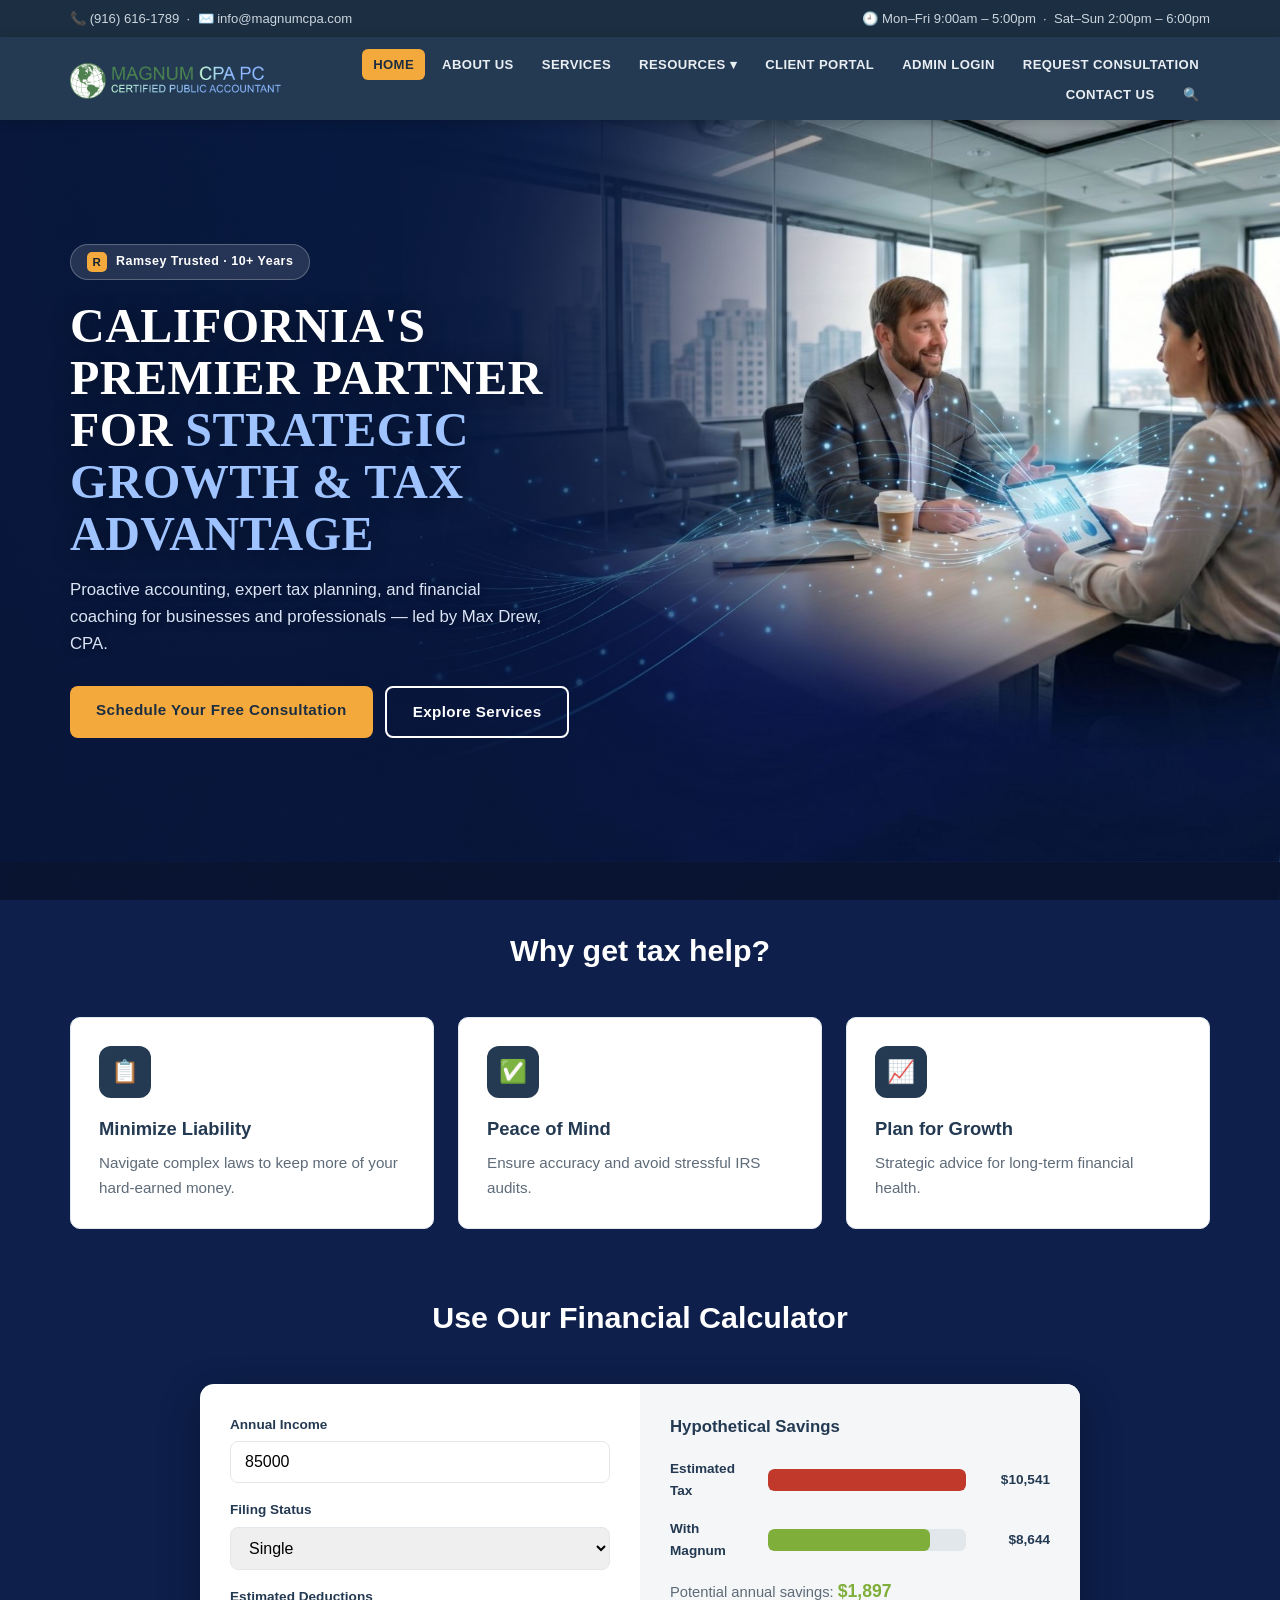
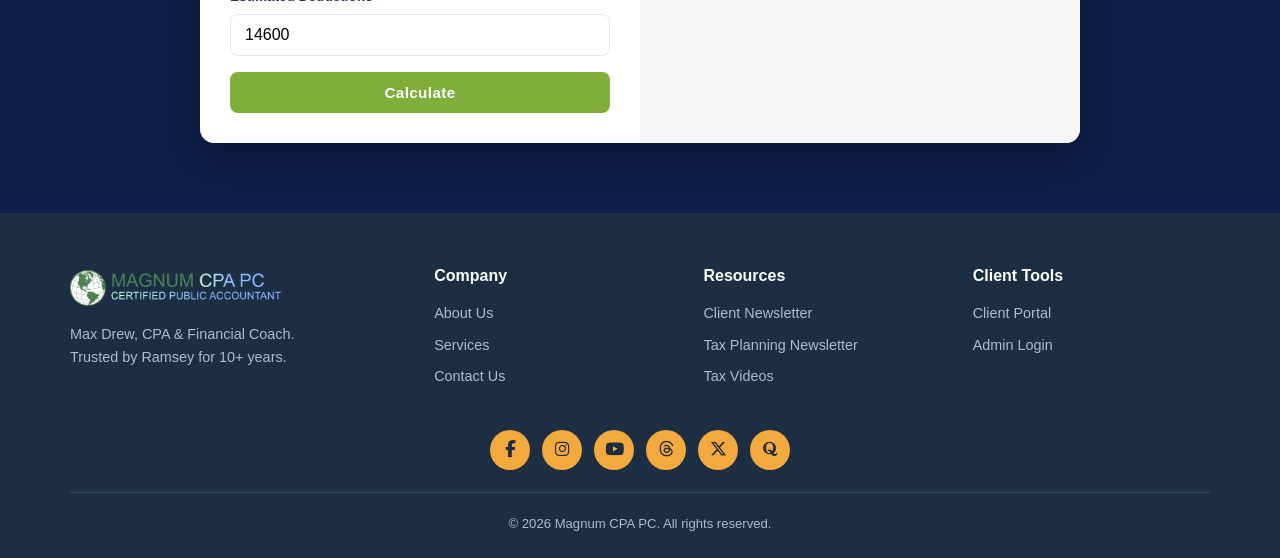
==== index.html @ 0f92714c "Add files via upload" ====
<!DOCTYPE html>
<html lang="en">
<head>
<meta charset="UTF-8">
<meta name="viewport" content="width=device-width, initial-scale=1.0">
<title>Magnum CPA PC — Max Drew, CPA | Trusted by Ramsey</title>
<meta name="description" content="Magnum CPA PC — Max Drew, CPA &amp; Financial Coach. Ramsey Trusted for 10+ years. Tax planning, preparation, and financial coaching.">
<link id="fa-cdn" rel="stylesheet" href="https://cdnjs.cloudflare.com/ajax/libs/font-awesome/6.5.1/css/all.min.css">
<style>
  :root{
    --navy:#243a52;
    --navy-dark:#1c2e41;
    --gold:#f4a93c;
    --green:#7fae3a;
    --blue:#2f9fd6;
    --text:#2b2b2b;
    --muted:#5e6b78;
    --bg:#ffffff;
    --bg-alt:#f4f6f8;
    --border:#e2e7ec;
    --radius:10px;
    --maxw:1180px;
  }

  *{box-sizing:border-box;margin:0;padding:0;}
  html{scroll-behavior:smooth;}
  body{
    font-family:-apple-system,BlinkMacSystemFont,"Segoe UI",Roboto,Helvetica,Arial,sans-serif;
    color:var(--text);
    background:linear-gradient(rgba(9,20,46,.74),rgba(9,20,46,.82)),url('images/hero-bg.jpg');
    background-size:cover;background-position:right 28%;background-attachment:fixed;background-color:#0d1f4a;
    line-height:1.6;
    -webkit-font-smoothing:antialiased;
  }
  img{max-width:100%;height:auto;display:block;}
  a{color:inherit;text-decoration:none;}
  .home-section .section-head h2{color:#fff;}
  .home-section .section-head p{color:#dbe4f5;}
  .calc-wide{max-width:880px;margin:0 auto;background:#fff;border-radius:14px;box-shadow:0 14px 40px rgba(0,0,0,.3);
    display:grid;grid-template-columns:1fr 1fr;gap:0;overflow:hidden;}
  .calc-inputs{padding:30px;}
  .calc-chart{padding:30px;background:#f4f6f8;}
  .calc-chart h4{color:var(--navy);font-size:1.05rem;margin-bottom:18px;}
  .bar-row{display:flex;align-items:center;gap:10px;margin-bottom:16px;font-size:.85rem;color:var(--muted);}
  .bar-row span{width:88px;flex:none;color:var(--navy);font-weight:600;}
  .bar-row .bar{flex:1;height:22px;background:#e2e7ec;border-radius:6px;overflow:hidden;}
  .bar-row .bar i{display:block;height:100%;width:0;background:#c0392b;border-radius:6px;transition:width .5s ease;}
  .bar-row .bar.mag i{background:var(--green);}
  .bar-row b{width:74px;flex:none;text-align:right;color:var(--navy);}
  .savings-note{margin-top:6px;color:var(--muted);font-size:.92rem;}
  .savings-note b{color:var(--green);font-size:1.1rem;}
  @media (max-width:680px){.calc-wide{grid-template-columns:1fr;}}
  .container{max-width:var(--maxw);margin:0 auto;padding:0 20px;}
  .globe{width:40px;height:40px;flex:none;display:block;}

  /* ---------- Top bar ---------- */
  .topbar{
    background:var(--navy-dark);
    color:#cdd6df;
    font-size:.82rem;
  }
  .topbar .container{
    display:flex;flex-wrap:wrap;gap:8px 22px;
    align-items:center;justify-content:space-between;
    padding-top:8px;padding-bottom:8px;
  }
  .topbar a{display:inline-flex;align-items:center;gap:6px;}
  .topbar a:hover{color:#fff;}

  /* ---------- Header / Nav ---------- */
  header.site-header{
    background:var(--navy);
    position:sticky;top:0;z-index:50;
    box-shadow:0 2px 10px rgba(0,0,0,.18);
  }
  .nav-inner{
    display:flex;align-items:center;justify-content:space-between;
    padding-top:14px;padding-bottom:14px;gap:16px;
  }
  .brand{display:flex;align-items:center;gap:12px;color:#fff;}
  .brand .brand-text{line-height:1.1;}
  .brand .brand-text b{font-size:1.15rem;color:var(--green);font-weight:700;}
  .brand .brand-text b span{color:#e9eef3;font-weight:600;}
  .brand .brand-text small{display:block;font-size:.68rem;letter-spacing:.5px;color:#aebccb;}
  /* logo image replaces the old svg + text */
  .brand .globe,.brand .brand-text{display:none;}
  .brand::before{content:"";display:block;width:230px;height:46px;background:url('images/MAGNUM%20CPA%20LOGO.png') left center/contain no-repeat;}

  .nav-toggle{
    display:none;background:transparent;border:0;cursor:pointer;
    padding:8px;border-radius:6px;
  }
  .nav-toggle span{display:block;width:24px;height:2px;background:#fff;margin:5px 0;transition:.3s;}

  nav.main-nav > ul{
    list-style:none;display:flex;flex-wrap:wrap;gap:4px 6px;justify-content:flex-end;align-items:center;
  }
  nav.main-nav a{
    color:#e9eef3;font-size:.82rem;font-weight:600;letter-spacing:.4px;
    padding:8px 11px;border-radius:6px;text-transform:uppercase;
    transition:background .2s,color .2s;white-space:nowrap;
  }
  nav.main-nav a:hover,nav.main-nav a.active{background:var(--gold);color:var(--navy-dark);}
  .has-sub{position:relative;}
  .submenu{position:absolute;top:100%;left:0;min-width:230px;background:var(--navy-dark);border-radius:8px;
    box-shadow:0 12px 30px rgba(0,0,0,.35);padding:6px;display:none;flex-direction:column;gap:2px;z-index:60;list-style:none;}
  .has-sub:hover .submenu{display:flex;}
  .submenu li{width:100%;}
  .submenu a{display:block;text-align:left;border-radius:5px;}
  .search-li a{font-size:1.05rem;}
  .search-overlay{position:fixed;inset:0;background:rgba(8,18,40,.78);display:none;z-index:200;padding:84px 16px 16px;}
  .search-overlay.open{display:block;}
  .search-box{max-width:640px;margin:0 auto;background:#fff;border-radius:14px;overflow:hidden;box-shadow:0 30px 70px rgba(0,0,0,.5);}
  .search-top{display:flex;align-items:center;gap:10px;padding:14px 18px;border-bottom:1px solid var(--border);}
  .search-ic{font-size:1.2rem;}
  .search-top input{flex:1;border:0;outline:none;font-size:1.1rem;color:#222;font-family:inherit;background:transparent;}
  .search-close{background:transparent;border:0;font-size:1.7rem;line-height:1;cursor:pointer;color:var(--muted);padding:0 4px;}
  .search-results{max-height:62vh;overflow:auto;}
  .search-results a{display:block;padding:14px 18px;border-bottom:1px solid #eef1f5;color:var(--navy);}
  .search-results a:hover{background:#f4f6f8;}
  .search-results a b{display:block;font-size:1rem;}
  .search-results a span{font-size:.86rem;color:var(--muted);}
  .search-none{padding:20px 18px;color:var(--muted);}

  /* ---------- Hero (photo background) ---------- */
  .hero{position:relative;overflow:hidden;color:#fff;
    background:#0d1f4a url('images/hero-bg.jpg') no-repeat;background-size:cover;background-position:right 28%;}
  .hero::before{content:"";position:absolute;inset:0;pointer-events:none;
    background:linear-gradient(90deg,rgba(8,22,58,.94) 0%,rgba(8,22,58,.7) 34%,rgba(8,22,58,.25) 54%,rgba(8,22,58,0) 70%);}
  .hero-wrap{position:relative;z-index:2;display:flex;align-items:center;min-height:560px;padding:60px 0;}
  .hero-info{max-width:540px;}
  .hero-info .kicker{display:inline-flex;align-items:center;gap:9px;background:rgba(255,255,255,.12);
    border:1px solid rgba(255,255,255,.25);border-radius:30px;padding:7px 16px;font-size:.78rem;
    font-weight:700;letter-spacing:.5px;margin-bottom:20px;}
  .hero-info .kicker .r{background:var(--gold);color:#13212f;width:20px;height:20px;border-radius:5px;
    display:grid;place-items:center;font-weight:800;font-size:.72rem;}
  .hero-info h1{font-family:Georgia,'Times New Roman',serif;font-size:3rem;line-height:1.08;
    font-weight:700;text-transform:uppercase;letter-spacing:.5px;margin-bottom:18px;text-shadow:0 2px 22px rgba(0,0,0,.45);}
  .hero-info h1 .accent{color:#9ec3ff;}
  .hero-info p.lede{color:#dbe4f5;max-width:480px;font-size:1.05rem;margin-bottom:28px;text-shadow:0 1px 10px rgba(0,0,0,.35);}
  .hero-cta{display:flex;flex-wrap:wrap;gap:14px;}

  /* ---------- Buttons ---------- */
  .btn{
    display:inline-block;background:var(--gold);color:var(--navy-dark);
    font-weight:700;padding:12px 26px;border-radius:8px;border:0;cursor:pointer;
    transition:transform .15s,box-shadow .2s;letter-spacing:.4px;font-size:.95rem;
  }
  .btn:hover{transform:translateY(-2px);box-shadow:0 8px 20px rgba(244,169,60,.4);}
  .btn.outline{background:transparent;border:2px solid #fff;color:#fff;}
  .btn.green{background:var(--green);color:#fff;}
  .hero-cta{display:flex;flex-wrap:wrap;gap:12px;margin-top:6px;}

  /* ---------- Sections ---------- */
  section{padding:64px 0;}
  section.alt{background:var(--bg-alt);}
  .section-head{text-align:center;max-width:720px;margin:0 auto 42px;}
  .section-head h2{font-size:1.9rem;color:var(--navy);margin-bottom:10px;}
  .section-head .kicker{color:var(--green);font-weight:700;letter-spacing:1.5px;text-transform:uppercase;font-size:.78rem;}
  .section-head p{color:var(--muted);}

  .grid{display:grid;gap:24px;}
  .grid-3{grid-template-columns:repeat(3,1fr);}
  .grid-4{grid-template-columns:repeat(4,1fr);}
  .grid-2{grid-template-columns:repeat(2,1fr);}

  .card{
    background:#fff;border:1px solid var(--border);border-radius:var(--radius);
    padding:28px;transition:transform .2s,box-shadow .2s;
  }
  .card:hover{transform:translateY(-4px);box-shadow:0 12px 28px rgba(36,58,82,.12);}
  .card .ic{
    width:52px;height:52px;border-radius:12px;background:var(--navy);
    color:var(--gold);display:grid;place-items:center;font-size:1.4rem;margin-bottom:16px;
  }
  .card h3{color:var(--navy);font-size:1.15rem;margin-bottom:8px;}
  .card p{color:var(--muted);font-size:.95rem;}
  .card .more{color:var(--blue);font-weight:600;font-size:.9rem;margin-top:12px;display:inline-block;}

  /* About */
  .about-grid{display:grid;grid-template-columns:1fr 1.2fr;gap:40px;align-items:center;}
  .about-grid .photo-box{
    background:var(--navy);border-radius:14px;padding:30px;display:grid;place-items:center;
  }
  .about-grid .photo-box .ring{
    width:230px;height:230px;border-radius:50%;
    background:linear-gradient(160deg,var(--gold),#f57c2b);overflow:hidden;display:grid;place-items:center;
  }
  .about-grid .photo-box .ring img{width:100%;height:100%;object-fit:cover;border-radius:50%;}
  .about-grid h2{color:var(--navy);font-size:1.8rem;margin-bottom:14px;}
  .about-grid p{color:var(--muted);margin-bottom:14px;}
  .stats{display:flex;gap:30px;margin-top:18px;flex-wrap:wrap;}
  .stats .s b{display:block;font-size:1.8rem;color:var(--green);}
  .stats .s span{color:var(--muted);font-size:.85rem;}

  /* Calculator */
  .calc{max-width:520px;margin:0 auto;background:#fff;border:1px solid var(--border);border-radius:var(--radius);padding:32px;}
  .calc h3{color:var(--navy);margin-bottom:18px;}
  .field{margin-bottom:16px;}
  .field label{display:block;font-size:.85rem;font-weight:600;color:var(--navy);margin-bottom:6px;}
  .field input,.field select{
    width:100%;padding:11px 14px;border:1px solid var(--border);border-radius:8px;font-size:1rem;
  }
  .field input:focus,.field select:focus{outline:2px solid var(--gold);border-color:transparent;}
  .calc-result{
    margin-top:18px;padding:18px;border-radius:8px;background:var(--bg-alt);text-align:center;
  }
  .calc-result b{font-size:1.6rem;color:var(--green);display:block;}
  .calc-result span{color:var(--muted);font-size:.85rem;}

  /* Newsletter / video / resource lists */
  .list-card{display:flex;gap:16px;align-items:flex-start;}
  .list-card .date{
    background:var(--navy);color:#fff;border-radius:8px;text-align:center;padding:10px 12px;flex:none;
  }
  .list-card .date b{display:block;font-size:1.3rem;}.list-card .date span{font-size:.7rem;}
  .video-thumb{
    background:var(--navy);border-radius:var(--radius);aspect-ratio:16/9;
    display:grid;place-items:center;color:#fff;position:relative;overflow:hidden;
  }
  .video-thumb .play{
    width:58px;height:58px;border-radius:50%;background:rgba(244,169,60,.95);
    display:grid;place-items:center;color:var(--navy-dark);font-size:1.3rem;
  }
  .video-thumb .play:after{content:"▶";margin-left:3px;}

  /* Contact */
  .contact-grid{display:grid;grid-template-columns:1fr 1fr;gap:40px;}
  .contact-info .row{display:flex;gap:14px;align-items:flex-start;margin-bottom:22px;}
  .contact-info .row .ic{
    width:44px;height:44px;border-radius:10px;background:var(--navy);color:var(--gold);
    display:grid;place-items:center;flex:none;font-size:1.1rem;
  }
  .contact-info .row b{color:var(--navy);display:block;}
  .contact-info .row span{color:var(--muted);font-size:.92rem;}
  form.contact-form .field textarea{
    width:100%;padding:11px 14px;border:1px solid var(--border);border-radius:8px;font-size:1rem;font-family:inherit;resize:vertical;
  }

  /* CTA band */
  .cta-band{background:var(--navy);color:#fff;text-align:center;}
  .cta-band h2{font-size:1.9rem;margin-bottom:10px;}
  .cta-band p{color:#cdd6df;margin-bottom:24px;}

  /* Footer */
  footer{background:var(--navy-dark);color:#aebccb;padding:50px 0 24px;}
  .foot-grid{display:grid;grid-template-columns:1.4fr 1fr 1fr 1fr;gap:32px;margin-bottom:34px;}
  footer h4{color:#fff;font-size:1rem;margin-bottom:14px;}
  footer ul{list-style:none;}
  footer ul li{margin-bottom:8px;font-size:.9rem;}
  footer ul li a:hover{color:var(--gold);}
  footer .copy{border-top:1px solid #2f4a66;padding-top:20px;font-size:.82rem;text-align:center;}
  .social{display:flex;gap:12px;justify-content:center;margin:6px 0 22px;}
  .social a{width:40px;height:40px;border-radius:50%;background:var(--gold);color:var(--navy-dark);display:grid;place-items:center;font-size:1.05rem;transition:transform .15s,filter .2s;}
  .social a:hover{transform:translateY(-3px);filter:brightness(1.06);}

  /* ---------- Responsive ---------- */
  @media (max-width:980px){
    .grid-4{grid-template-columns:repeat(2,1fr);}
    .foot-grid{grid-template-columns:1fr 1fr;}
  }
  @media (max-width:860px){
    .nav-toggle{display:block;}
    nav.main-nav{
      position:absolute;top:100%;left:0;right:0;background:var(--navy-dark);
      max-height:0;overflow:hidden;transition:max-height .35s ease;
    }
    nav.main-nav.open{max-height:680px;overflow:auto;}
    nav.main-nav > ul{flex-direction:column;gap:0;padding:8px 0;}
    nav.main-nav li{width:100%;}
    nav.main-nav a{display:block;padding:13px 24px;border-radius:0;border-bottom:1px solid #2f4a66;text-align:left;}
    .submenu{position:static;display:none;box-shadow:none;background:#0f2236;padding:0;min-width:0;}
    .has-sub.open .submenu{display:flex;}
    .submenu a{padding-left:40px;}
    .hero-wrap{min-height:440px;padding:48px 0;}
    .hero-info{max-width:100%;}
    .hero-info h1{font-size:2.1rem;}
    .hero::before{background:linear-gradient(180deg,rgba(8,22,58,.9) 0%,rgba(8,22,58,.78) 55%,rgba(8,22,58,.55) 100%);}
    .about-grid,.contact-grid{grid-template-columns:1fr;}
    .grid-3{grid-template-columns:1fr;}
    .grid-2{grid-template-columns:1fr;}
  }
  @media (max-width:520px){
    .grid-4{grid-template-columns:1fr;}
    .foot-grid{grid-template-columns:1fr;}
    .hero-info h1{font-size:1.75rem;}
    .section-head h2{font-size:1.5rem;}
  }
</style>
</head>
<body>

<!-- ===== Reusable globe icon (used in header, hero & footer logos) ===== -->
<svg width="0" height="0" style="position:absolute" aria-hidden="true">
  <symbol id="globeIcon" viewBox="0 0 100 100">
    <defs>
      <radialGradient id="gOcean" cx="40%" cy="34%" r="80%">
        <stop offset="0%" stop-color="#dcf0fb"/>
        <stop offset="58%" stop-color="#a9d6f2"/>
        <stop offset="100%" stop-color="#6db4e0"/>
      </radialGradient>
      <clipPath id="gClip"><circle cx="50" cy="50" r="47"/></clipPath>
    </defs>
    <!-- ocean -->
    <circle cx="50" cy="50" r="47" fill="url(#gOcean)"/>
    <!-- lat / long grid -->
    <g clip-path="url(#gClip)" fill="none" stroke="#ffffff" stroke-width="0.8" opacity=".35">
      <line x1="3" y1="32" x2="97" y2="32"/><line x1="3" y1="50" x2="97" y2="50"/>
      <line x1="3" y1="68" x2="97" y2="68"/><line x1="50" y1="3" x2="50" y2="97"/>
      <ellipse cx="50" cy="50" rx="20" ry="47"/><ellipse cx="50" cy="50" rx="37" ry="47"/>
    </g>
    <!-- North America -->
    <g clip-path="url(#gClip)">
      <path d="M28 18 C34 16 44 17 52 20 C60 22 70 24 74 30 C76 34 72 38 70 42 C72 46 70 52 64 56 C62 60 60 60 58 64 C57 68 55 66 54 62 C52 60 50 60 47 64 C44 70 42 78 38 82 C36 84 34 82 35 76 C36 70 34 64 32 58 C30 52 26 48 24 42 C22 36 22 28 25 22 C26 20 27 19 28 18 Z"
            fill="#5b9a3a" stroke="#467a2c" stroke-width="1"/>
      <!-- west coast highlight -->
      <path d="M32 58 C30 52 26 48 24 42 C22 36 22 28 25 22"
            fill="none" stroke="#f4a93c" stroke-width="3.6" stroke-linecap="round" stroke-linejoin="round"/>
      <!-- west coast location marker -->
      <circle cx="24.5" cy="43" r="3.6" fill="#e8442b" stroke="#fff" stroke-width="1.3"/>
    </g>
    <!-- sphere rim -->
    <circle cx="50" cy="50" r="47" fill="none" stroke="#2f6d96" stroke-width="2"/>
  </symbol>
</svg>

<!-- ===== Top contact bar ===== -->
<div class="topbar">
  <div class="container">
    <span>📞 (916) 616-1789 &nbsp;·&nbsp; ✉️ info@magnumcpa.com</span>
    <span>🕘 Mon–Fri 9:00am – 5:00pm &nbsp;·&nbsp; Sat–Sun 2:00pm – 6:00pm</span>
  </div>
</div>

<!-- ===== Header / Navigation ===== -->
<header class="site-header">
  <div class="container nav-inner">
    <a href="#home" class="brand">
      <svg class="globe" aria-hidden="true"><use href="#globeIcon"/></svg>
      <span class="brand-text">
        <b>Magnum <span>CPA PC</span></b>
        <small>CERTIFIED PUBLIC ACCOUNTANT</small>
      </span>
    </a>

    <button class="nav-toggle" id="navToggle" aria-label="Toggle navigation" aria-expanded="false">
      <span></span><span></span><span></span>
    </button>

    <nav class="main-nav" id="mainNav">
      <ul>
        <li><a href="index.html" class="active">Home</a></li>
        <li><a href="about.html">About Us</a></li>
        <li><a href="services.html">Services</a></li>
        <li class="has-sub">
          <a href="#" class="sub-toggle">Resources ▾</a>
          <ul class="submenu">
            <li><a href="client-newsletter.html">Client Newsletter</a></li>
            <li><a href="tax-planning-newsletter.html">Tax Planning Newsletter</a></li>
            <li><a href="tax-videos.html">Tax Videos</a></li>
          </ul>
        </li>
        <li><a href="client-portal.html" target="_blank" rel="noopener">Client Portal</a></li>
        <li><a href="admin-login.html" target="_blank" rel="noopener">Admin Login</a></li>
        <li><a href="request-consultation.html">Request Consultation</a></li>
        <li><a href="contact.html">Contact Us</a></li>
        <li class="search-li"><a href="#" class="search-btn" aria-label="Search the site">🔍</a></li>
      </ul>
    </nav>
  </div>
</header>

<!-- ===== Hero ===== -->
<section class="hero" id="home">
  <div class="container">
    <div class="hero-wrap">
      <div class="hero-info">
        <span class="kicker"><span class="r">R</span> Ramsey Trusted · 10+ Years</span>
        <h1>California's Premier Partner for <span class="accent">Strategic Growth &amp; Tax Advantage</span></h1>
        <p class="lede">Proactive accounting, expert tax planning, and financial coaching for businesses and professionals — led by Max Drew, CPA.</p>
        <div class="hero-cta">
          <a href="contact.html" class="btn">Schedule Your Free Consultation</a>
          <a href="services.html" class="btn outline">Explore Services</a>
        </div>
      </div>
    </div>
  </div>
</section>

<!-- ===== Why Get Tax Help ===== -->
<section class="home-section" style="padding:64px 0;">
  <div class="container">
    <div class="section-head">
      <h2>Why get tax help?</h2>
    </div>
    <div class="grid grid-3">
      <div class="card"><div class="ic">📋</div><h3>Minimize Liability</h3><p>Navigate complex laws to keep more of your hard-earned money.</p></div>
      <div class="card"><div class="ic">✅</div><h3>Peace of Mind</h3><p>Ensure accuracy and avoid stressful IRS audits.</p></div>
      <div class="card"><div class="ic">📈</div><h3>Plan for Growth</h3><p>Strategic advice for long-term financial health.</p></div>
    </div>
  </div>
</section>

<!-- ===== Financial Calculator ===== -->
<section class="home-section" style="padding:0 0 70px;">
  <div class="container">
    <div class="section-head">
      <h2>Use Our Financial Calculator</h2>
    </div>
    <div class="calc-wide">
      <div class="calc-inputs">
        <div class="field"><label for="annualIncome">Annual Income</label><input type="number" id="annualIncome" value="85000" min="0"></div>
        <div class="field"><label for="filingStatus">Filing Status</label>
          <select id="filingStatus">
            <option value="single">Single</option>
            <option value="married">Married Filing Jointly</option>
            <option value="hoh">Head of Household</option>
          </select>
        </div>
        <div class="field"><label for="deductions">Estimated Deductions</label><input type="number" id="deductions" value="14600" min="0"></div>
        <button class="btn green" style="width:100%" onclick="calcTax()">Calculate</button>
      </div>
      <div class="calc-chart">
        <h4>Hypothetical Savings</h4>
        <div class="bar-row"><span>Estimated Tax</span><div class="bar"><i id="barTax"></i></div><b id="valTax">$0</b></div>
        <div class="bar-row"><span>With Magnum</span><div class="bar mag"><i id="barMag"></i></div><b id="valMag">$0</b></div>
        <div class="savings-note">Potential annual savings: <b id="valSave">$0</b></div>
      </div>
    </div>
  </div>
</section>

<!-- ===== Footer ===== -->
<footer>
  <div class="container">
    <div class="foot-grid">
      <div>
        <div class="brand" style="margin-bottom:14px;">
          <svg class="globe" aria-hidden="true"><use href="#globeIcon"/></svg>
          <span class="brand-text"><b>Magnum <span>CPA PC</span></b><small>CERTIFIED PUBLIC ACCOUNTANT</small></span>
        </div>
        <p style="font-size:.9rem;">Max Drew, CPA &amp; Financial Coach.<br>Trusted by Ramsey for 10+ years.</p>
      </div>
      <div>
        <h4>Company</h4>
        <ul>
          <li><a href="about.html">About Us</a></li>
          <li><a href="services.html">Services</a></li>
          <li><a href="contact.html">Contact Us</a></li>
        </ul>
      </div>
      <div>
        <h4>Resources</h4>
        <ul>
          <li><a href="client-newsletter.html">Client Newsletter</a></li>
          <li><a href="tax-planning-newsletter.html">Tax Planning Newsletter</a></li>
          <li><a href="tax-videos.html">Tax Videos</a></li>
        </ul>
      </div>
      <div>
        <h4>Client Tools</h4>
        <ul>
          <li><a href="client-portal.html" target="_blank" rel="noopener">Client Portal</a></li>
          <li><a href="admin-login.html" target="_blank" rel="noopener">Admin Login</a></li>
        </ul>
      </div>
    </div>
    <div class="social">
      <a href="https://www.facebook.com/max.drew.522" target="_blank" rel="noopener" aria-label="Facebook"><i class="fa-brands fa-facebook-f"></i></a>
      <a href="https://www.instagram.com/magnumcpa11/" target="_blank" rel="noopener" aria-label="Instagram"><i class="fa-brands fa-instagram"></i></a>
      <a href="https://www.youtube.com/@MaxDrew" target="_blank" rel="noopener" aria-label="YouTube"><i class="fa-brands fa-youtube"></i></a>
      <a href="https://www.threads.com/@magnumcpa11?xmt=AQG0ulpk6R3kK_t4bDitznWtQA3G7iO-LKH2PQMVhY07s6E" target="_blank" rel="noopener" aria-label="Threads"><i class="fa-brands fa-threads"></i></a>
      <a href="https://x.com/MagnumCPA11" target="_blank" rel="noopener" aria-label="X"><i class="fa-brands fa-x-twitter"></i></a>
      <a href="https://www.quora.com/profile/Magnum-CPA" target="_blank" rel="noopener" aria-label="Quora"><i class="fa-brands fa-quora"></i></a>
    </div>
    <div class="copy">© <span id="year"></span> Magnum CPA PC. All rights reserved.</div>
  </div>
</footer>

<script>
  // Mobile nav toggle
  const toggle = document.getElementById('navToggle');
  const nav = document.getElementById('mainNav');
  toggle.addEventListener('click', () => {
    const open = nav.classList.toggle('open');
    toggle.setAttribute('aria-expanded', open);
  });
  // Resources dropdown: tap to expand on mobile
  document.querySelectorAll('.has-sub > .sub-toggle').forEach(a => {
    a.addEventListener('click', e => {
      if (window.matchMedia('(max-width:860px)').matches){
        e.preventDefault();
        a.parentNode.classList.toggle('open');
      }
    });
  });

  // Financial calculator — estimated federal tax & hypothetical savings
  function estTax(taxable, status){
    const brackets = {
      single:[[0,.10],[11600,.12],[47150,.22],[100525,.24],[191950,.32],[243725,.35],[609350,.37]],
      married:[[0,.10],[23200,.12],[94300,.22],[201050,.24],[383900,.32],[487450,.35],[731200,.37]],
      hoh:[[0,.10],[16550,.12],[63100,.22],[100500,.24],[191950,.32],[243700,.35],[609350,.37]]
    }[status];
    let tax = 0;
    for (let i=0;i<brackets.length;i++){
      const lo = brackets[i][0];
      const hi = (i+1<brackets.length) ? brackets[i+1][0] : Infinity;
      if (taxable > lo) tax += (Math.min(taxable,hi)-lo)*brackets[i][1]; else break;
    }
    return Math.round(tax);
  }
  function calcTax(){
    const income = +document.getElementById('annualIncome').value || 0;
    const ded = +document.getElementById('deductions').value || 0;
    const status = document.getElementById('filingStatus').value;
    const taxable = Math.max(0, income - ded);
    const tax = estTax(taxable, status);
    const save = Math.round(tax * 0.18);
    const withMag = Math.max(0, tax - save);
    const max = Math.max(tax, 1);
    document.getElementById('barTax').style.width = (tax/max*100) + '%';
    document.getElementById('barMag').style.width = (withMag/max*100) + '%';
    document.getElementById('valTax').textContent = '$' + tax.toLocaleString('en-US');
    document.getElementById('valMag').textContent = '$' + withMag.toLocaleString('en-US');
    document.getElementById('valSave').textContent = '$' + save.toLocaleString('en-US');
  }
  calcTax();

  // Current year
  document.getElementById('year').textContent = new Date().getFullYear();
</script>
<script src="search.js"></script>
</body>
</html>
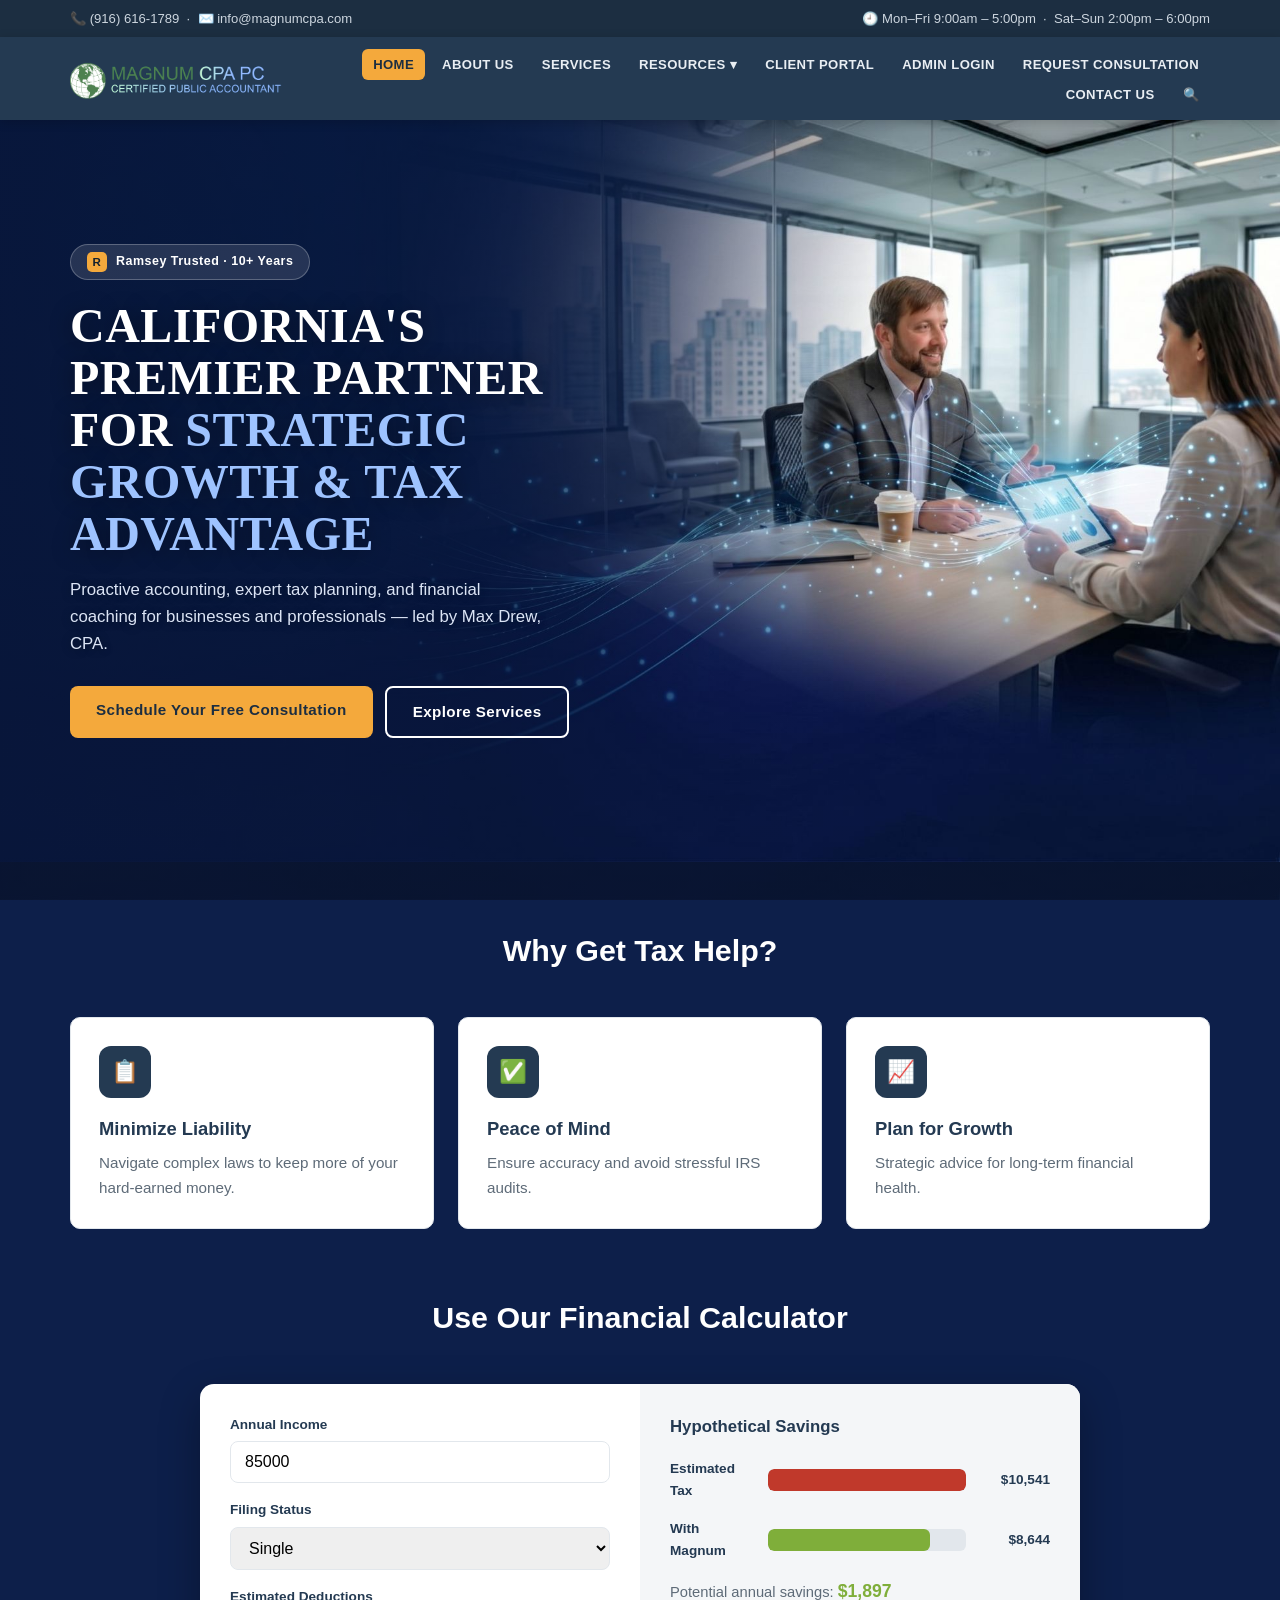
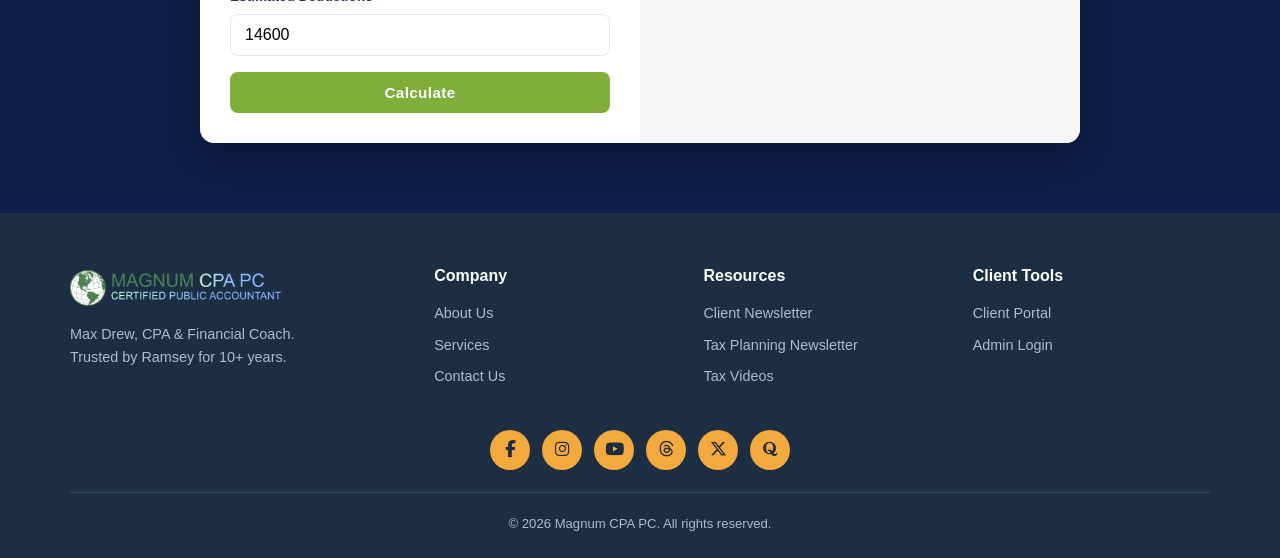
==== commit 6db92929: "Update index.html" ====
--- a/index.html
+++ b/index.html
@@ -391,7 +391,7 @@
 <section class="home-section" style="padding:64px 0;">
   <div class="container">
     <div class="section-head">
-      <h2>Why get tax help?</h2>
+      <h2>Why Get Tax Help?</h2>
     </div>
     <div class="grid grid-3">
       <div class="card"><div class="ic">📋</div><h3>Minimize Liability</h3><p>Navigate complex laws to keep more of your hard-earned money.</p></div>
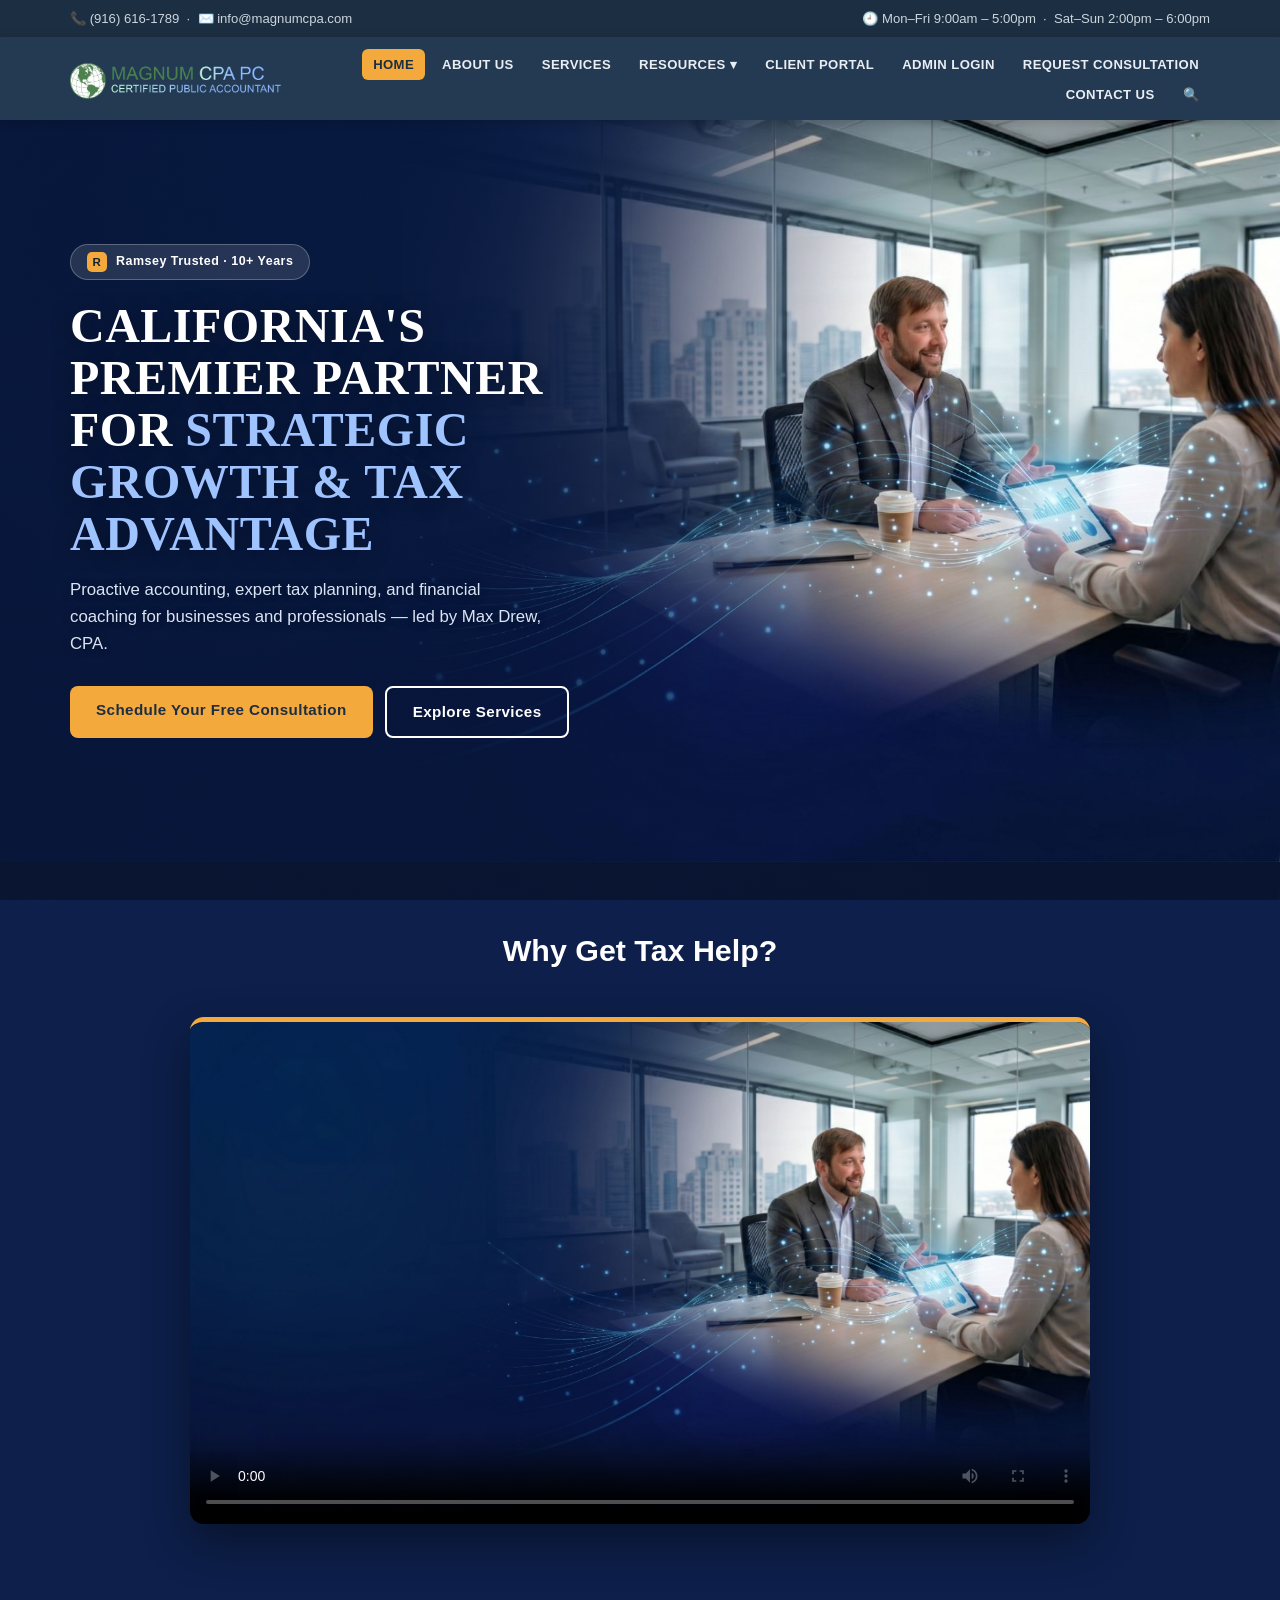
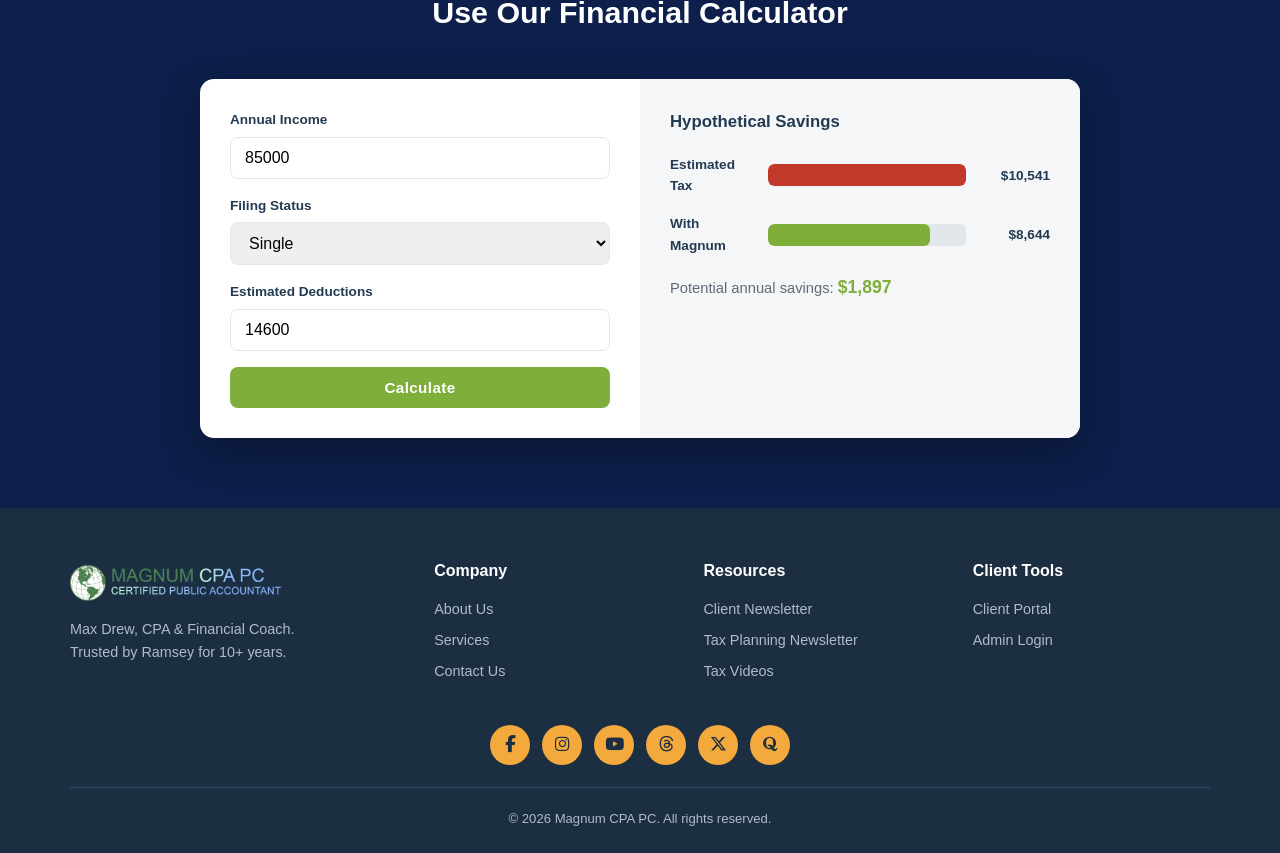
==== commit 650e23d7: "Add files via upload" ====
--- a/index.html
+++ b/index.html
@@ -36,6 +36,9 @@
   a{color:inherit;text-decoration:none;}
   .home-section .section-head h2{color:#fff;}
   .home-section .section-head p{color:#dbe4f5;}
+  .why-video{max-width:900px;margin:0 auto;border-radius:14px;overflow:hidden;
+    box-shadow:0 18px 45px rgba(0,0,0,.4);border-top:5px solid var(--gold);background:#000;}
+  .why-video video{display:block;width:100%;height:auto;}
   .calc-wide{max-width:880px;margin:0 auto;background:#fff;border-radius:14px;box-shadow:0 14px 40px rgba(0,0,0,.3);
     display:grid;grid-template-columns:1fr 1fr;gap:0;overflow:hidden;}
   .calc-inputs{padding:30px;}
@@ -259,7 +262,8 @@
     .grid-4{grid-template-columns:repeat(2,1fr);}
     .foot-grid{grid-template-columns:1fr 1fr;}
   }
-  @media (max-width:860px){
+  @media (max-width:980px){
+    body{background-attachment:scroll;}
     .nav-toggle{display:block;}
     nav.main-nav{
       position:absolute;top:100%;left:0;right:0;background:var(--navy-dark);
@@ -280,11 +284,19 @@
     .grid-3{grid-template-columns:1fr;}
     .grid-2{grid-template-columns:1fr;}
   }
-  @media (max-width:520px){
+  @media (max-width:600px){
+    .container{padding:0 16px;}
+    .topbar .container{justify-content:center;text-align:center;gap:2px 14px;font-size:.74rem;padding:7px 14px;}
     .grid-4{grid-template-columns:1fr;}
     .foot-grid{grid-template-columns:1fr;}
     .hero-info h1{font-size:1.75rem;}
+    .hero-info p.lede{font-size:.98rem;}
+    .hero-cta{flex-direction:column;}
+    .hero-cta .btn{width:100%;text-align:center;}
     .section-head h2{font-size:1.5rem;}
+    .brand::before{width:180px;height:40px;}
+    .bar-row span{width:72px;font-size:.8rem;}
+    .bar-row b{width:64px;font-size:.85rem;}
   }
 </style>
 </head>
@@ -379,7 +391,7 @@
         <h1>California's Premier Partner for <span class="accent">Strategic Growth &amp; Tax Advantage</span></h1>
         <p class="lede">Proactive accounting, expert tax planning, and financial coaching for businesses and professionals — led by Max Drew, CPA.</p>
         <div class="hero-cta">
-          <a href="contact.html" class="btn">Schedule Your Free Consultation</a>
+          <a href="request-consultation.html" class="btn">Schedule Your Free Consultation</a>
           <a href="services.html" class="btn outline">Explore Services</a>
         </div>
       </div>
@@ -393,10 +405,11 @@
     <div class="section-head">
       <h2>Why Get Tax Help?</h2>
     </div>
-    <div class="grid grid-3">
-      <div class="card"><div class="ic">📋</div><h3>Minimize Liability</h3><p>Navigate complex laws to keep more of your hard-earned money.</p></div>
-      <div class="card"><div class="ic">✅</div><h3>Peace of Mind</h3><p>Ensure accuracy and avoid stressful IRS audits.</p></div>
-      <div class="card"><div class="ic">📈</div><h3>Plan for Growth</h3><p>Strategic advice for long-term financial health.</p></div>
+    <div class="why-video">
+      <video controls playsinline preload="metadata" poster="images/hero-bg.jpg">
+        <source src="video/Tax-Video.mp4" type="video/mp4">
+        Your browser doesn't support embedded video. <a href="video/Tax-Video.mp4">Download the video</a>.
+      </video>
     </div>
   </div>
 </section>
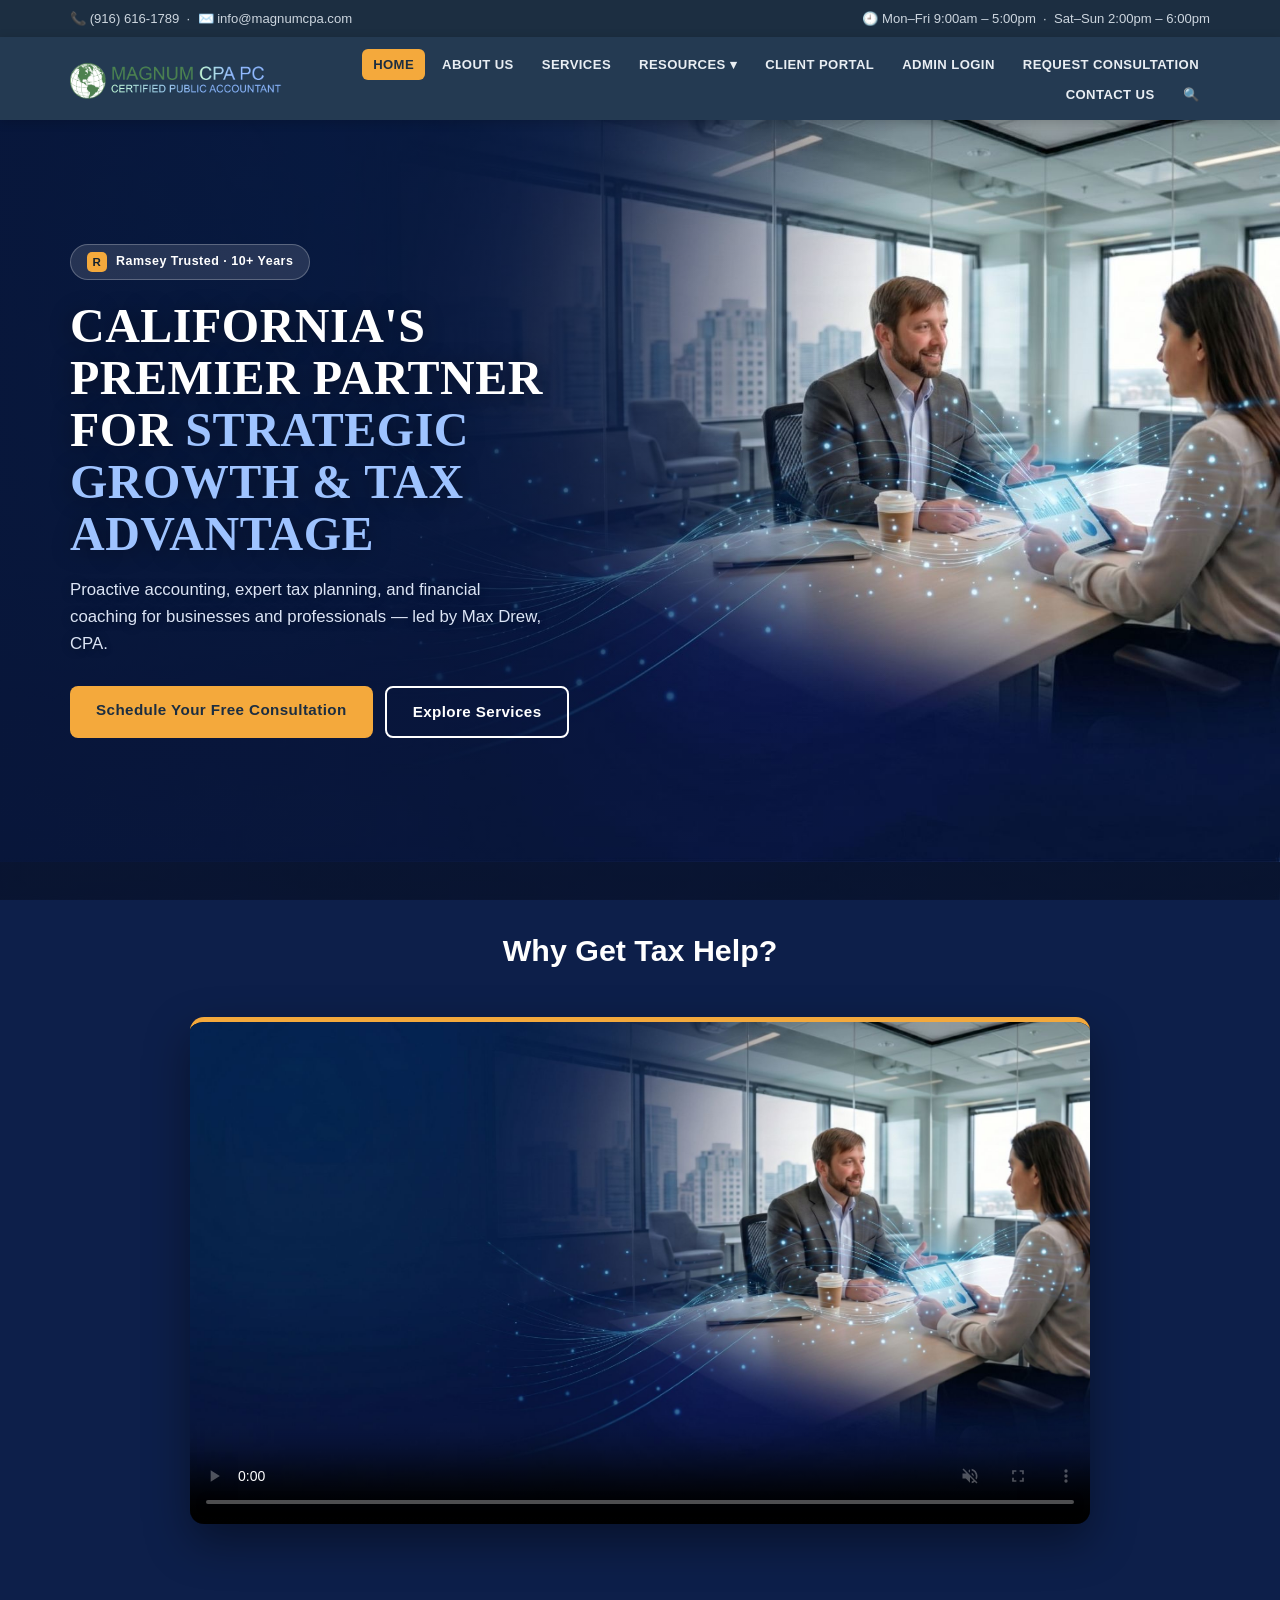
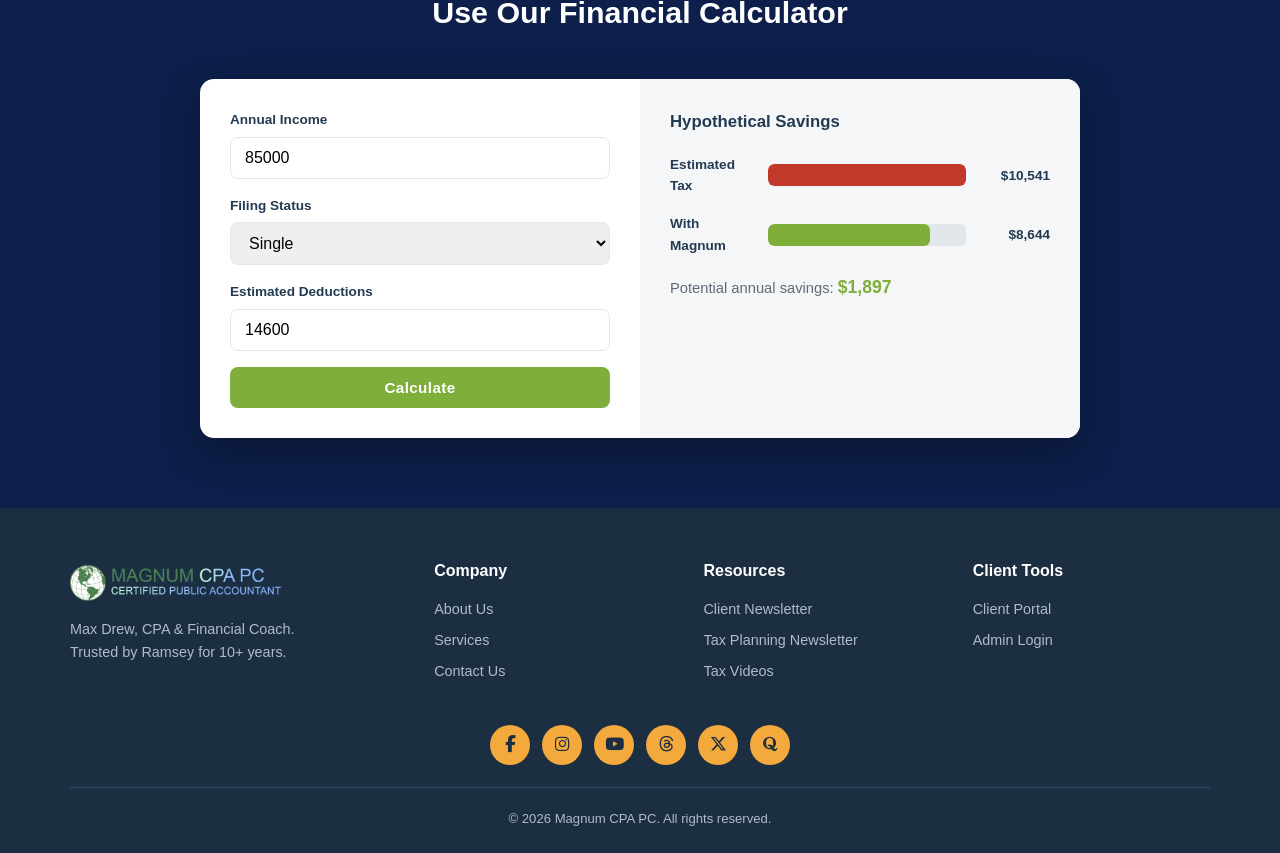
==== commit 0fb99547: "Update index.html" ====
--- a/index.html
+++ b/index.html
@@ -406,8 +406,8 @@
       <h2>Why Get Tax Help?</h2>
     </div>
     <div class="why-video">
-      <video controls playsinline preload="metadata" poster="images/hero-bg.jpg">
-        <source src="video/Tax-Video.mp4" type="video/mp4">
+   <video controls autoplay muted loop playsinline preload="auto" poster="images/hero-bg.jpg">
+     <source src="video/Tax-Video.mp4" type="video/mp4">
         Your browser doesn't support embedded video. <a href="video/Tax-Video.mp4">Download the video</a>.
       </video>
     </div>
